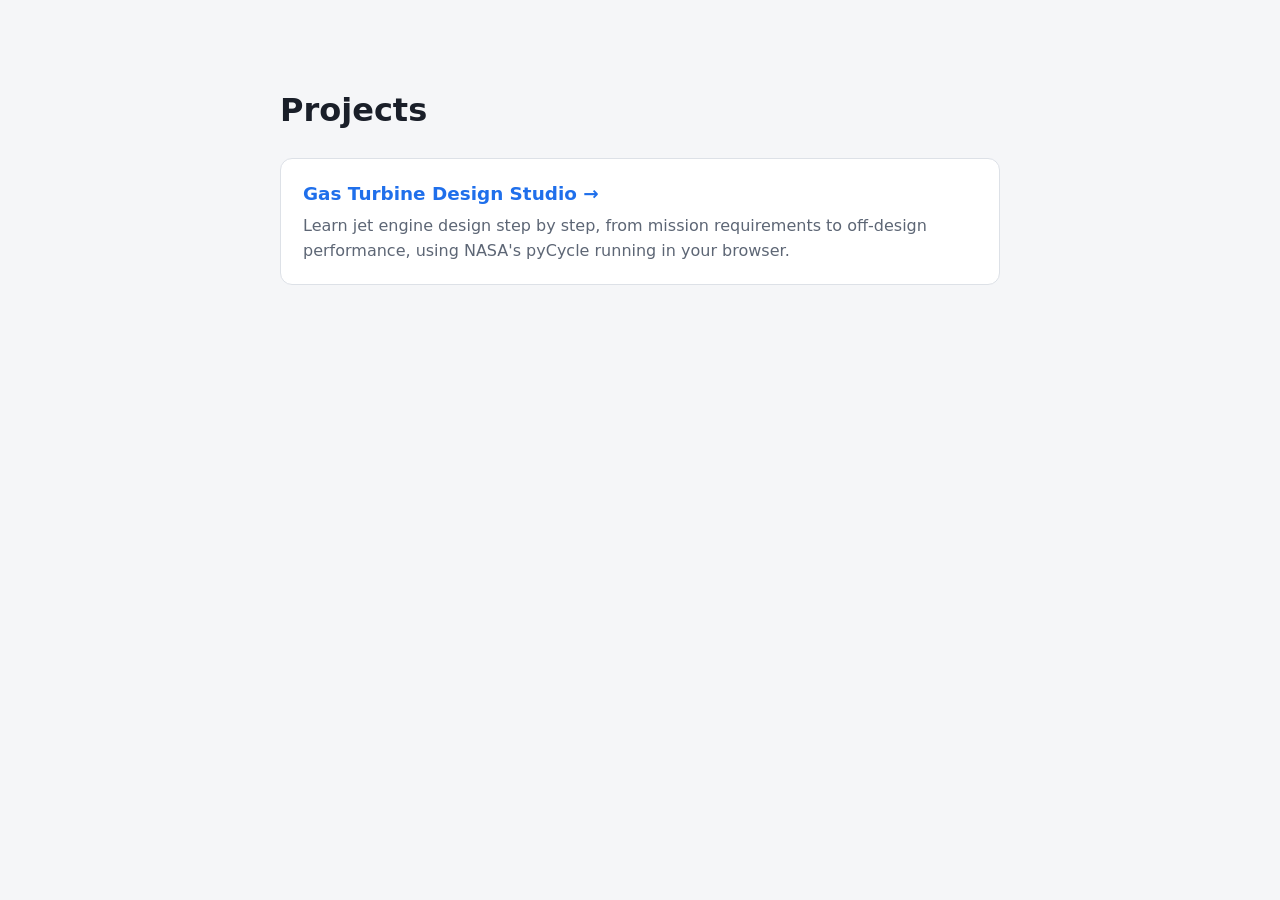
==== index.html @ b76eedd3 "Add Gas Turbine Design Studio: pyCycle engine design course in the browser A static web app (GitHub " ====
<!DOCTYPE html>
<html lang="en">
<head>
  <meta charset="utf-8">
  <meta name="viewport" content="width=device-width, initial-scale=1">
  <title>karve99 projects</title>
  <style>
    :root { --bg: #f5f6f8; --card: #fff; --text: #1a1f29; --muted: #5d6675; --accent: #1f6feb; --border: #dde1e7; }
    @media (prefers-color-scheme: dark) { :root { --bg: #0e1117; --card: #161b22; --text: #e6edf3; --muted: #9aa5b1; --accent: #4c9aff; --border: #2d333b; } }
    body { margin: 0; background: var(--bg); color: var(--text); font: 16px/1.6 system-ui, -apple-system, 'Segoe UI', Roboto, sans-serif; }
    main { max-width: 720px; margin: 0 auto; padding: 64px 16px; }
    a.card { display: block; background: var(--card); border: 1px solid var(--border); border-radius: 12px; padding: 20px 22px; color: inherit; text-decoration: none; }
    a.card:hover { border-color: var(--accent); }
    a.card h2 { margin: 0 0 4px; font-size: 1.15rem; color: var(--accent); }
    p { color: var(--muted); margin: 0; }
  </style>
</head>
<body>
  <main>
    <h1>Projects</h1>
    <a class="card" href="gas-turbine/">
      <h2>Gas Turbine Design Studio →</h2>
      <p>Learn jet engine design step by step, from mission requirements to off-design performance, using NASA's pyCycle running in your browser.</p>
    </a>
  </main>
</body>
</html>
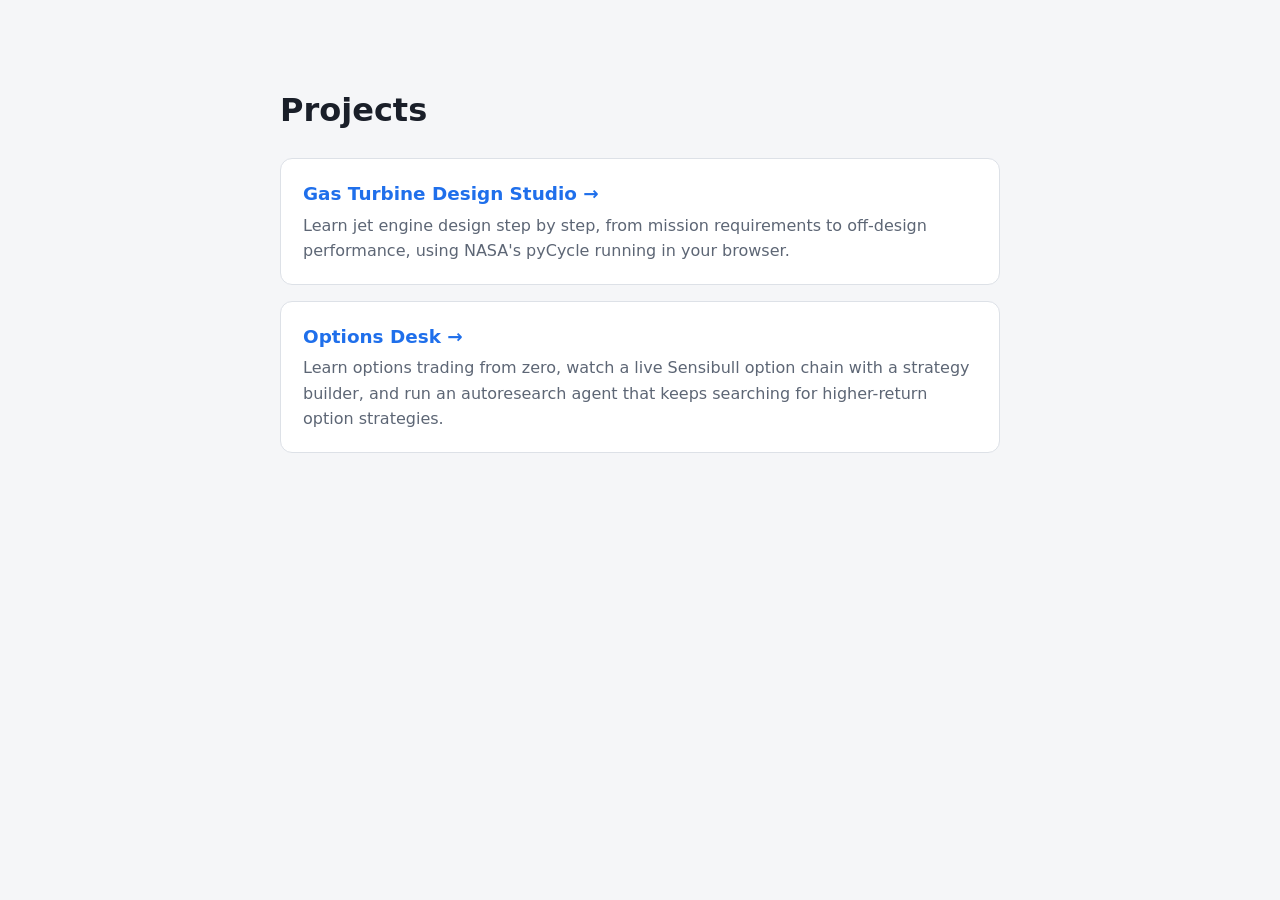
==== commit 09dea085: "Add Options Desk: options tutorials, live Sensibull chain, autoresearch agent - Learn: 12 beginner l" ====
--- a/index.html
+++ b/index.html
@@ -22,6 +22,10 @@
       <h2>Gas Turbine Design Studio →</h2>
       <p>Learn jet engine design step by step, from mission requirements to off-design performance, using NASA's pyCycle running in your browser.</p>
     </a>
+    <a class="card" href="options/" style="margin-top:16px">
+      <h2>Options Desk →</h2>
+      <p>Learn options trading from zero, watch a live Sensibull option chain with a strategy builder, and run an autoresearch agent that keeps searching for higher-return option strategies.</p>
+    </a>
   </main>
 </body>
 </html>
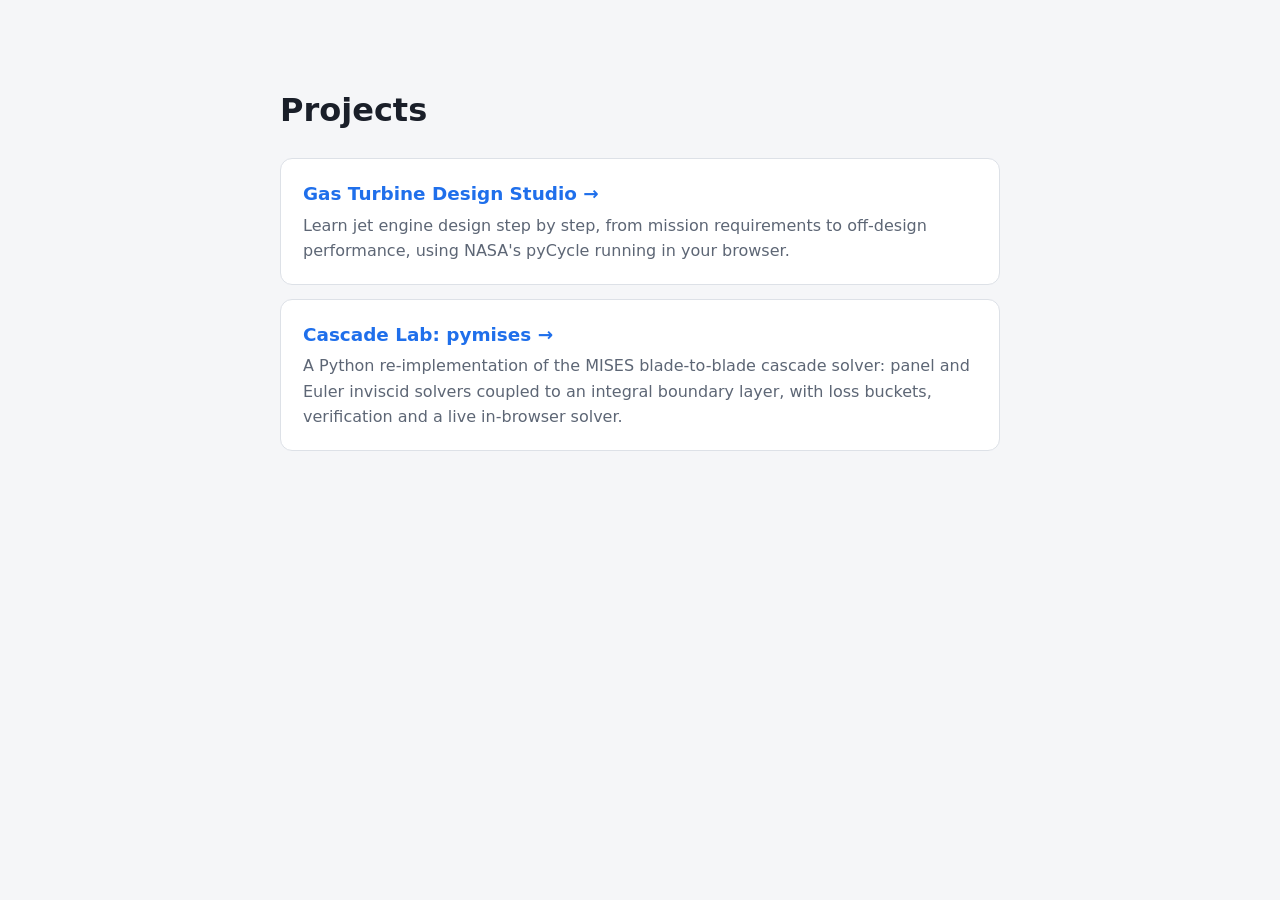
==== commit 5350f190: "Add Cascade Lab dashboard, precomputed data and README for pymises - Dashboard (mises/index.html + w" ====
--- a/index.html
+++ b/index.html
@@ -10,6 +10,7 @@
     body { margin: 0; background: var(--bg); color: var(--text); font: 16px/1.6 system-ui, -apple-system, 'Segoe UI', Roboto, sans-serif; }
     main { max-width: 720px; margin: 0 auto; padding: 64px 16px; }
     a.card { display: block; background: var(--card); border: 1px solid var(--border); border-radius: 12px; padding: 20px 22px; color: inherit; text-decoration: none; }
+    a.card + a.card { margin-top: 14px; }
     a.card:hover { border-color: var(--accent); }
     a.card h2 { margin: 0 0 4px; font-size: 1.15rem; color: var(--accent); }
     p { color: var(--muted); margin: 0; }
@@ -22,9 +23,9 @@
       <h2>Gas Turbine Design Studio →</h2>
       <p>Learn jet engine design step by step, from mission requirements to off-design performance, using NASA's pyCycle running in your browser.</p>
     </a>
-    <a class="card" href="options/" style="margin-top:16px">
-      <h2>Options Desk →</h2>
-      <p>Learn options trading from zero, watch a live Sensibull option chain with a strategy builder, and run an autoresearch agent that keeps searching for higher-return option strategies.</p>
+    <a class="card" href="mises/">
+      <h2>Cascade Lab: pymises →</h2>
+      <p>A Python re-implementation of the MISES blade-to-blade cascade solver: panel and Euler inviscid solvers coupled to an integral boundary layer, with loss buckets, verification and a live in-browser solver.</p>
     </a>
   </main>
 </body>
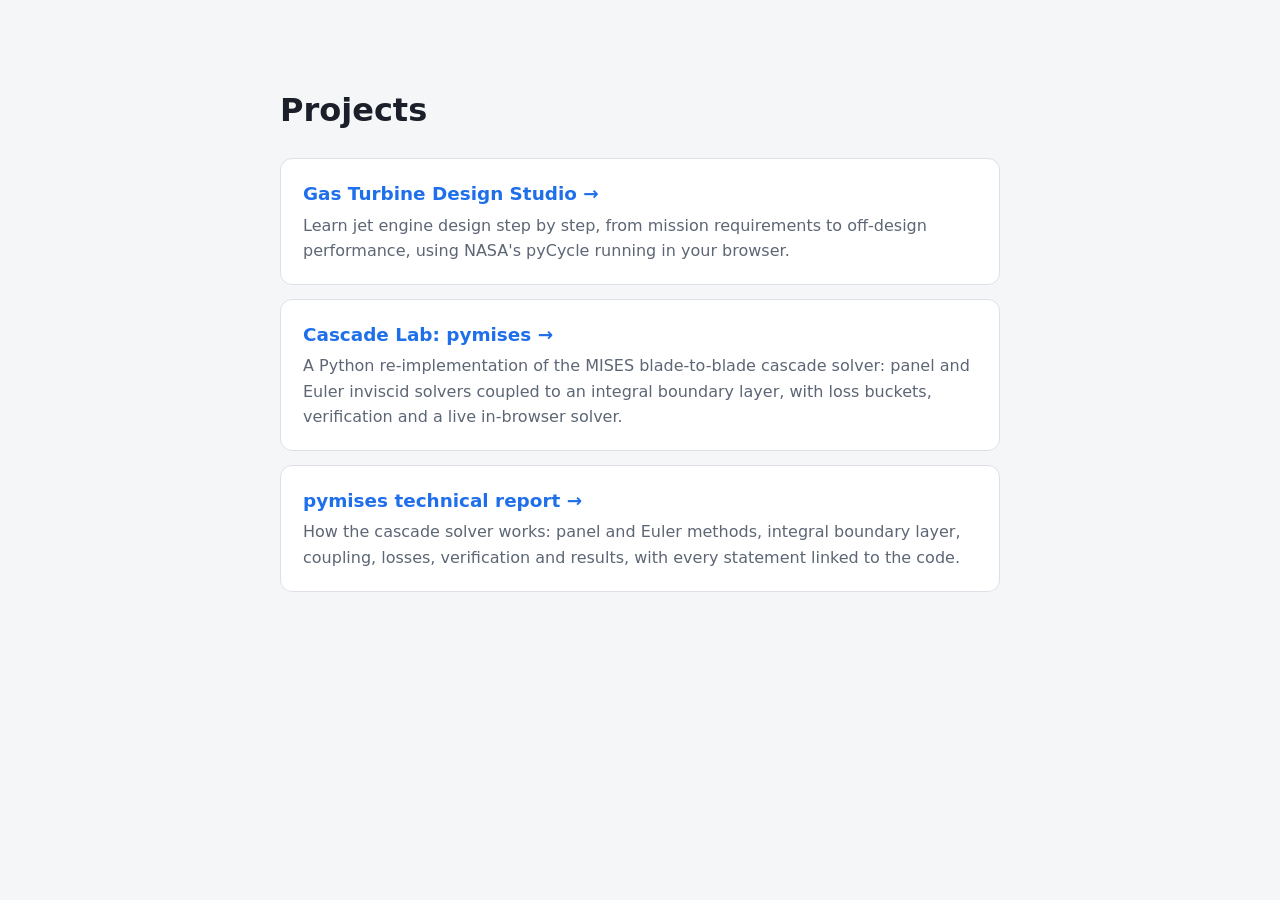
==== commit 98c6c35f: "Add the pymises technical report and its generator - mises/report.html: journal-format report on the" ====
--- a/index.html
+++ b/index.html
@@ -27,6 +27,10 @@
       <h2>Cascade Lab: pymises →</h2>
       <p>A Python re-implementation of the MISES blade-to-blade cascade solver: panel and Euler inviscid solvers coupled to an integral boundary layer, with loss buckets, verification and a live in-browser solver.</p>
     </a>
+    <a class="card" href="mises/report.html">
+      <h2>pymises technical report →</h2>
+      <p>How the cascade solver works: panel and Euler methods, integral boundary layer, coupling, losses, verification and results, with every statement linked to the code.</p>
+    </a>
   </main>
 </body>
 </html>
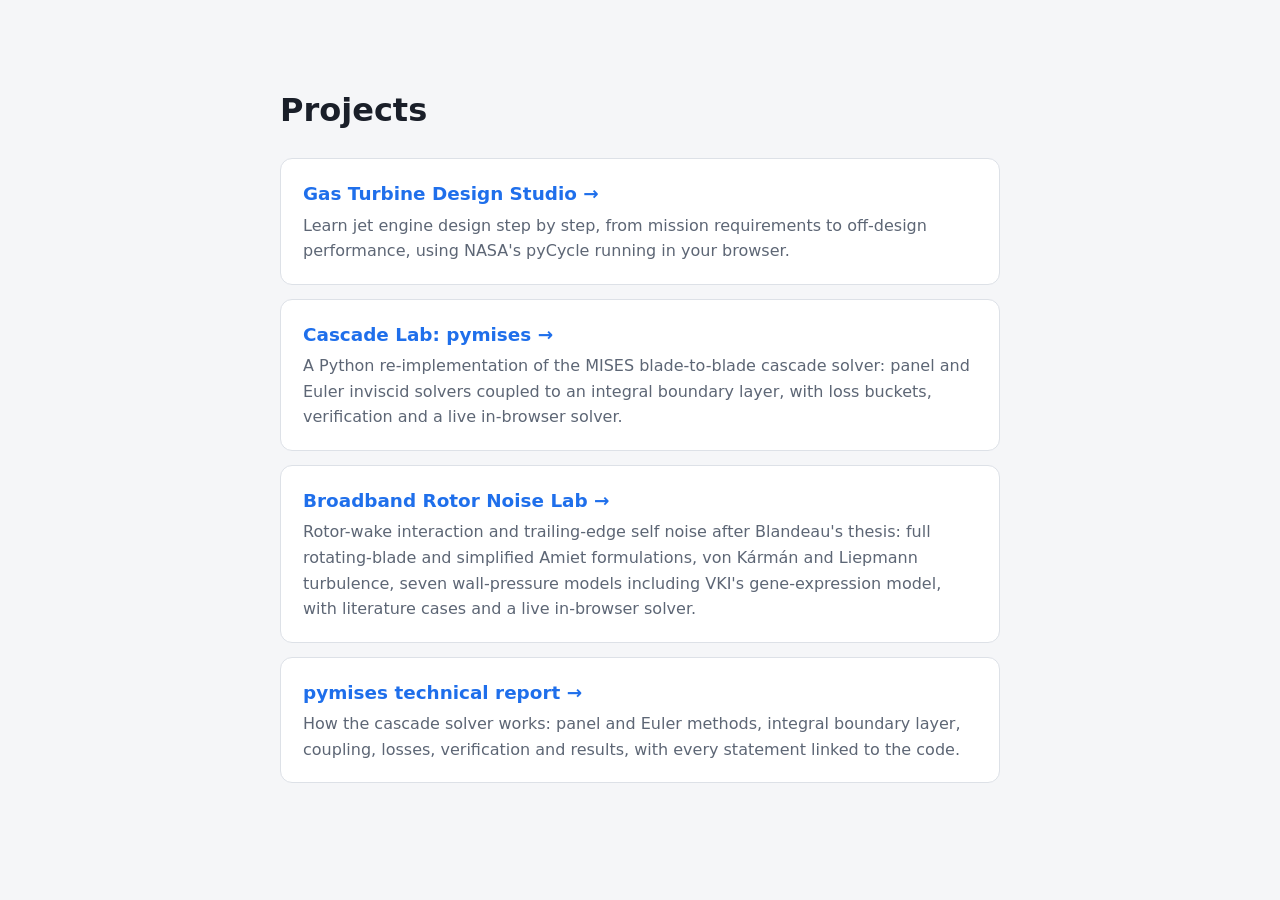
==== commit f16f0463: "Add bbnoise: broadband rotor noise after Blandeau's thesis, with CLI and dashboard Python package im" ====
--- a/index.html
+++ b/index.html
@@ -27,6 +27,10 @@
       <h2>Cascade Lab: pymises →</h2>
       <p>A Python re-implementation of the MISES blade-to-blade cascade solver: panel and Euler inviscid solvers coupled to an integral boundary layer, with loss buckets, verification and a live in-browser solver.</p>
     </a>
+    <a class="card" href="broadband/">
+      <h2>Broadband Rotor Noise Lab →</h2>
+      <p>Rotor-wake interaction and trailing-edge self noise after Blandeau's thesis: full rotating-blade and simplified Amiet formulations, von Kármán and Liepmann turbulence, seven wall-pressure models including VKI's gene-expression model, with literature cases and a live in-browser solver.</p>
+    </a>
     <a class="card" href="mises/report.html">
       <h2>pymises technical report →</h2>
       <p>How the cascade solver works: panel and Euler methods, integral boundary layer, coupling, losses, verification and results, with every statement linked to the code.</p>
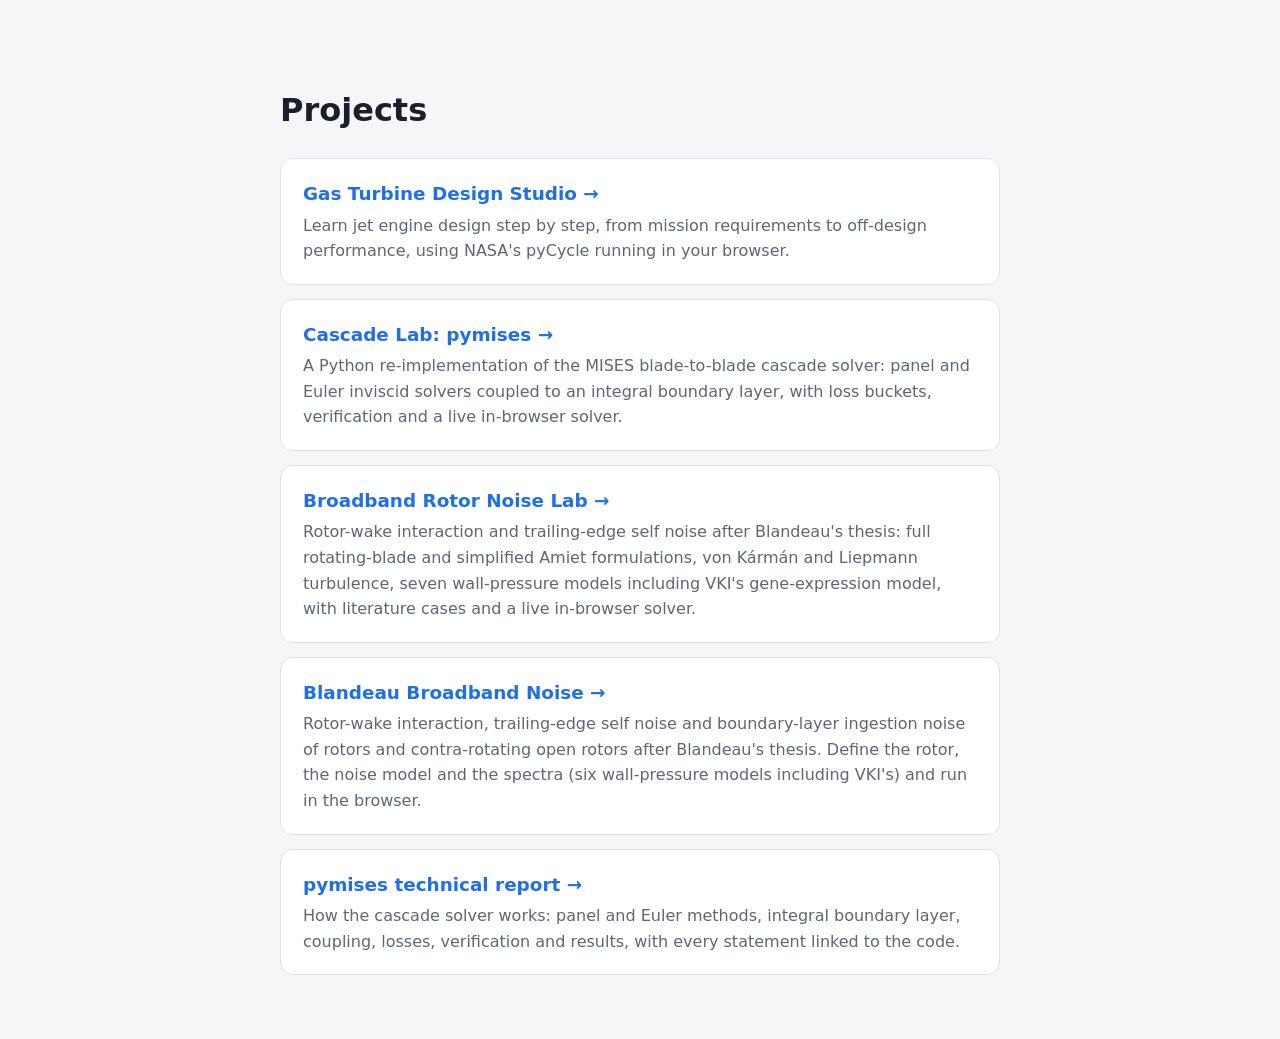
==== commit 95d044bf: "Add the Blandeau Broadband Noise dashboard (bbn_blandeau) and a landing-page card Copy of ravishkarv" ====
--- a/index.html
+++ b/index.html
@@ -31,6 +31,10 @@
       <h2>Broadband Rotor Noise Lab →</h2>
       <p>Rotor-wake interaction and trailing-edge self noise after Blandeau's thesis: full rotating-blade and simplified Amiet formulations, von Kármán and Liepmann turbulence, seven wall-pressure models including VKI's gene-expression model, with literature cases and a live in-browser solver.</p>
     </a>
+    <a class="card" href="bbn_blandeau/">
+      <h2>Blandeau Broadband Noise →</h2>
+      <p>Rotor-wake interaction, trailing-edge self noise and boundary-layer ingestion noise of rotors and contra-rotating open rotors after Blandeau's thesis. Define the rotor, the noise model and the spectra (six wall-pressure models including VKI's) and run in the browser.</p>
+    </a>
     <a class="card" href="mises/report.html">
       <h2>pymises technical report →</h2>
       <p>How the cascade solver works: panel and Euler methods, integral boundary layer, coupling, losses, verification and results, with every statement linked to the code.</p>
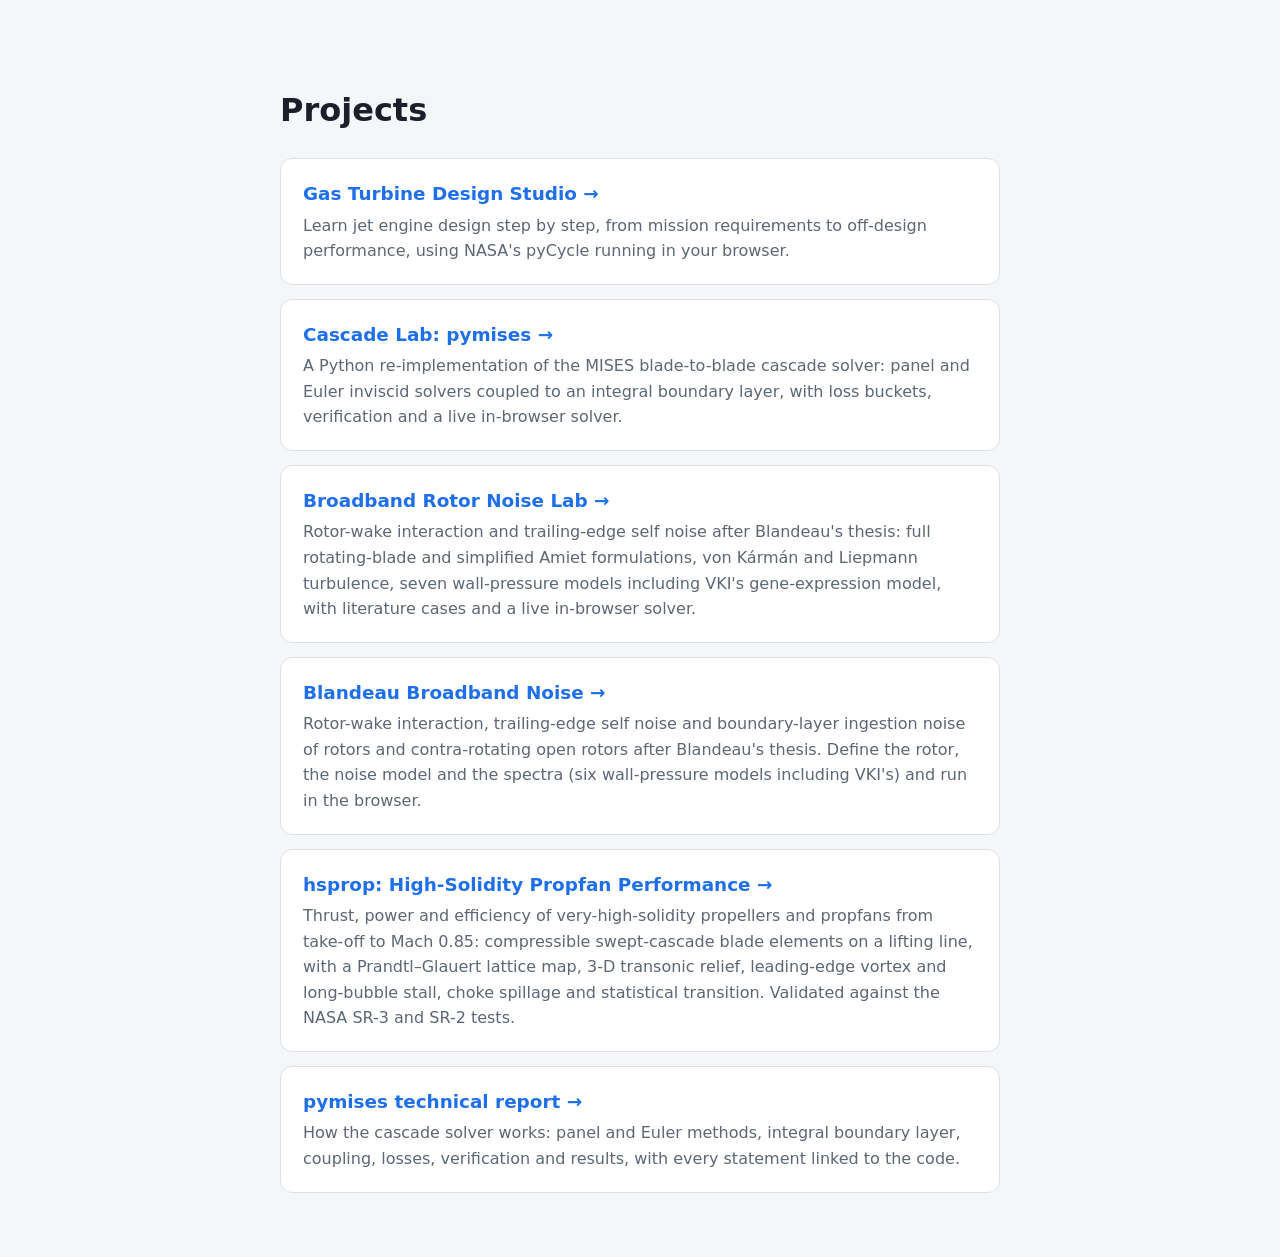
==== commit d9cdd702: "hsprop: README, technical report, report builder and landing-page card - propfan/README.md: model, u" ====
--- a/index.html
+++ b/index.html
@@ -35,6 +35,10 @@
       <h2>Blandeau Broadband Noise →</h2>
       <p>Rotor-wake interaction, trailing-edge self noise and boundary-layer ingestion noise of rotors and contra-rotating open rotors after Blandeau's thesis. Define the rotor, the noise model and the spectra (six wall-pressure models including VKI's) and run in the browser.</p>
     </a>
+    <a class="card" href="propfan/report.html">
+      <h2>hsprop: High-Solidity Propfan Performance →</h2>
+      <p>Thrust, power and efficiency of very-high-solidity propellers and propfans from take-off to Mach 0.85: compressible swept-cascade blade elements on a lifting line, with a Prandtl–Glauert lattice map, 3-D transonic relief, leading-edge vortex and long-bubble stall, choke spillage and statistical transition. Validated against the NASA SR-3 and SR-2 tests.</p>
+    </a>
     <a class="card" href="mises/report.html">
       <h2>pymises technical report →</h2>
       <p>How the cascade solver works: panel and Euler methods, integral boundary layer, coupling, losses, verification and results, with every statement linked to the code.</p>
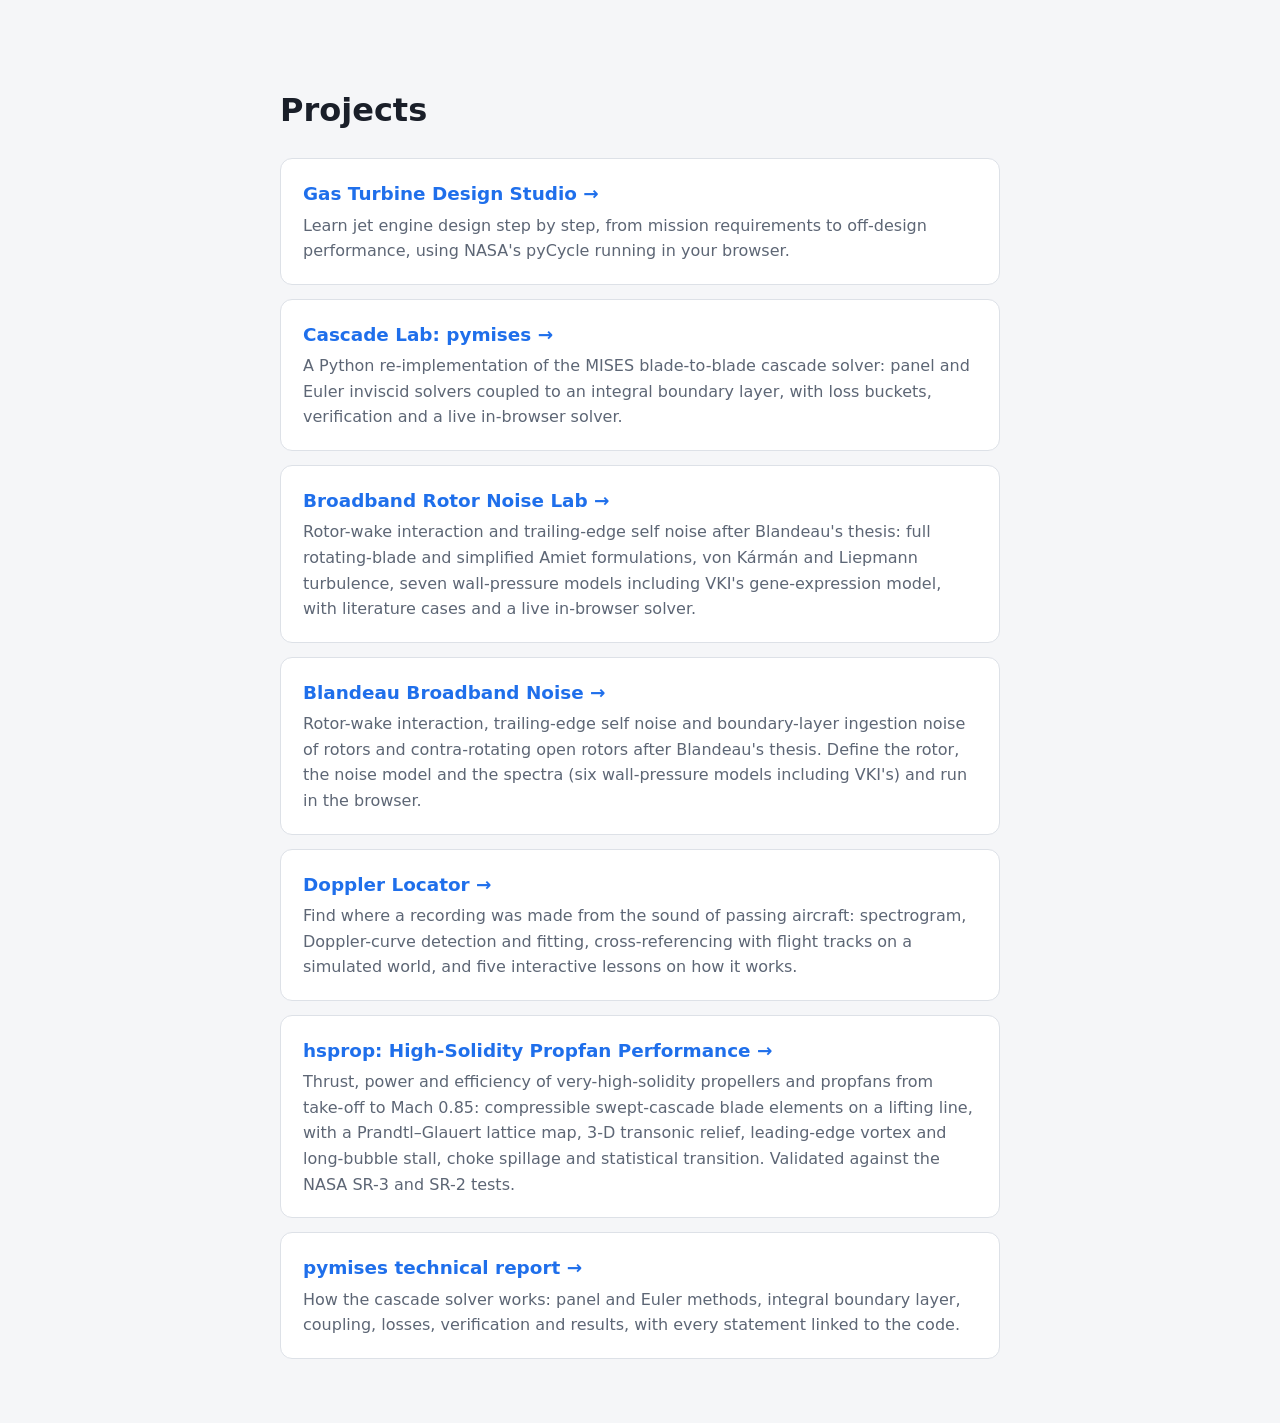
==== commit e32a5509: "Add Doppler Locator: locate a recording from aircraft Doppler curves, with lessons Spectrogram, ridg" ====
--- a/index.html
+++ b/index.html
@@ -35,6 +35,10 @@
       <h2>Blandeau Broadband Noise →</h2>
       <p>Rotor-wake interaction, trailing-edge self noise and boundary-layer ingestion noise of rotors and contra-rotating open rotors after Blandeau's thesis. Define the rotor, the noise model and the spectra (six wall-pressure models including VKI's) and run in the browser.</p>
     </a>
+    <a class="card" href="doppler/">
+      <h2>Doppler Locator →</h2>
+      <p>Find where a recording was made from the sound of passing aircraft: spectrogram, Doppler-curve detection and fitting, cross-referencing with flight tracks on a simulated world, and five interactive lessons on how it works.</p>
+    </a>
     <a class="card" href="propfan/report.html">
       <h2>hsprop: High-Solidity Propfan Performance →</h2>
       <p>Thrust, power and efficiency of very-high-solidity propellers and propfans from take-off to Mach 0.85: compressible swept-cascade blade elements on a lifting line, with a Prandtl–Glauert lattice map, 3-D transonic relief, leading-edge vortex and long-bubble stall, choke spillage and statistical transition. Validated against the NASA SR-3 and SR-2 tests.</p>
